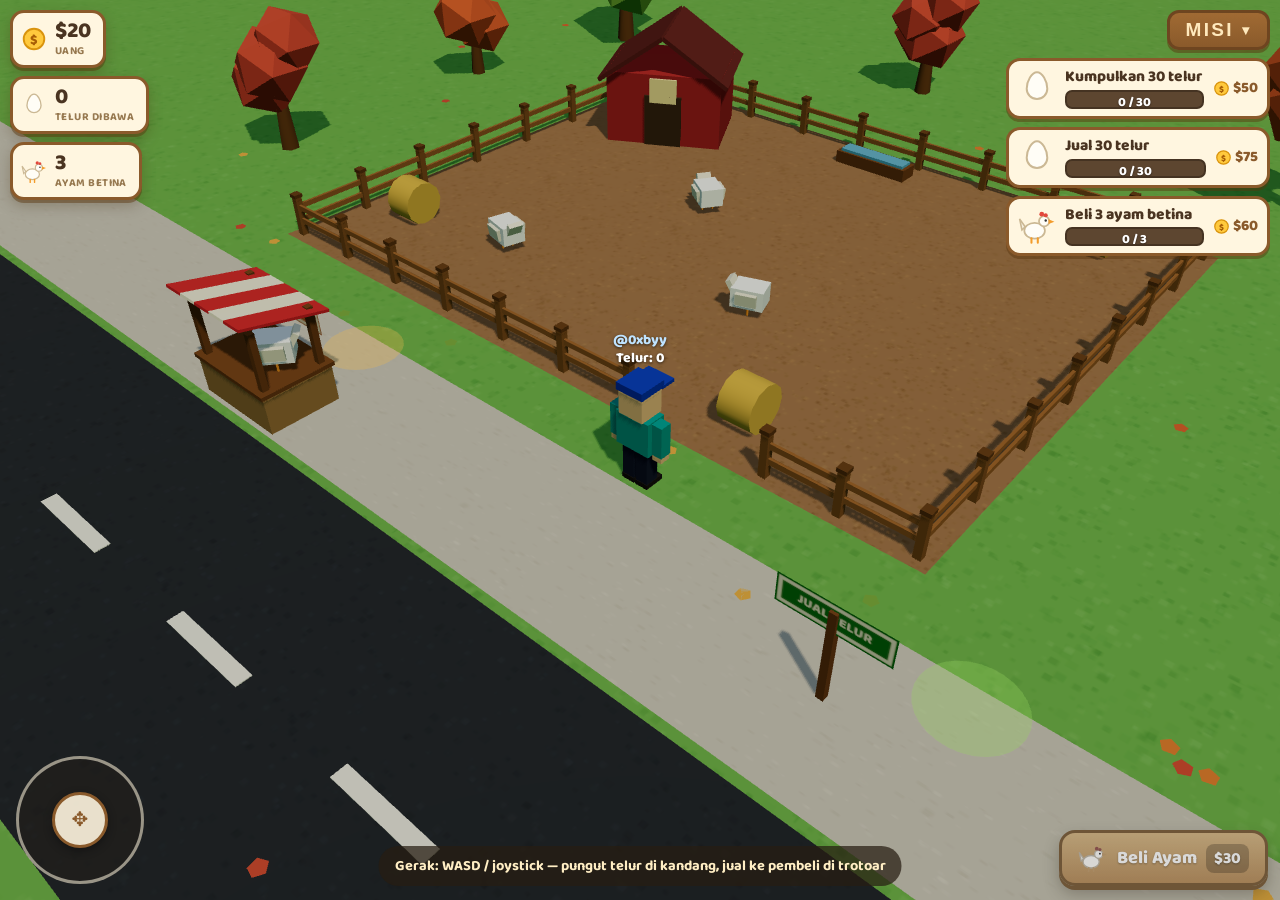
==== egg-farm/index.html @ 7b7a63c8 "Add Egg Farm Tycoon game at /egg-farm/ + homepage banner" ====
<!doctype html>
<html lang="id">
  <head>
    <meta charset="utf-8" />
    <meta name="viewport" content="width=device-width, initial-scale=1, viewport-fit=cover, maximum-scale=1, user-scalable=no" />
    <meta name="color-scheme" content="light" />
    <link rel="icon" href="data:," />
    <title>Egg Farm Tycoon Web</title>
    <link rel="preconnect" href="https://fonts.googleapis.com" />
    <link rel="preconnect" href="https://fonts.gstatic.com" crossorigin />
    <link href="https://fonts.googleapis.com/css2?family=Baloo+2:wght@500;600;700;800&display=swap" rel="stylesheet" />
    <style>
      * { box-sizing: border-box; -webkit-tap-highlight-color: transparent; }
      html, body { height: 100%; }
      body {
        margin: 0; overflow: hidden; background: #79b657;
        font-family: "Baloo 2", system-ui, sans-serif;
        touch-action: none; user-select: none; -webkit-user-select: none;
      }
      #scene { position: fixed; inset: 0; }
      #scene canvas { display: block; }

      /* ---------- HUD ---------- */
      .hud { position: fixed; z-index: 10; }
      .plate {
        display: flex; align-items: center; gap: 8px;
        background: #fff6e0; border: 3px solid #8a5a2b; border-radius: 14px;
        box-shadow: 0 3px 0 rgba(90,55,15,.45), 0 6px 14px rgba(60,35,5,.25);
        color: #4a3421; font-weight: 800; line-height: 1;
        padding: 7px 12px 7px 8px; width: max-content; max-width: 44vw;
      }
      .plate .ic { width: 26px; height: 26px; flex: 0 0 auto; display: grid; place-items: center; }
      .plate .ic svg { width: 100%; height: 100%; }
      .plate .val { font-size: 22px; min-width: 44px; }
      .plate .lbl { font-size: 11px; font-weight: 700; color: #977950; text-transform: uppercase; letter-spacing: .04em; }

      #hud-left { top: max(10px, env(safe-area-inset-top)); left: 10px; display: flex; flex-direction: column; gap: 8px; }
      #hud-left .plate { align-self: flex-start; }

      /* ---------- Missions ---------- */
      #missions {
        top: max(10px, env(safe-area-inset-top)); right: 10px; width: 264px;
        display: flex; flex-direction: column; gap: 8px;
      }
      #missions .m-head {
        align-self: flex-end; display: flex; align-items: center; gap: 8px;
        background: linear-gradient(#a06a33, #8a5a2b); border: 3px solid #6e4520; border-radius: 12px;
        color: #ffe9bd; font-weight: 800; font-size: 19px; letter-spacing: .12em;
        padding: 5px 16px; box-shadow: 0 3px 0 rgba(90,55,15,.5);
        cursor: pointer; min-height: 40px;
      }
      #missions .m-head .chev { font-size: 14px; transition: transform .2s; }
      #missions.collapsed .m-head .chev { transform: rotate(180deg); }
      #missions.collapsed .m-list { display: none; }
      .m-list { display: flex; flex-direction: column; gap: 8px; }
      .mission {
        display: flex; align-items: center; gap: 9px;
        background: #fff6e0; border: 3px solid #8a5a2b; border-radius: 14px;
        box-shadow: 0 3px 0 rgba(90,55,15,.45);
        padding: 7px 9px; color: #4a3421;
      }
      .mission.done { border-color: #4c9427; background: #f2ffd9; animation: pulse 1s infinite alternate; }
      @keyframes pulse { from { box-shadow: 0 3px 0 rgba(90,55,15,.45); } to { box-shadow: 0 3px 0 rgba(90,55,15,.45), 0 0 0 4px rgba(120,200,60,.55); } }
      .m-icon { width: 38px; height: 38px; flex: 0 0 auto; }
      .m-icon svg { width: 100%; height: 100%; }
      .m-body { flex: 1 1 auto; min-width: 0; }
      .m-title { font-size: 15.5px; font-weight: 800; line-height: 1.15; }
      .m-bar {
        position: relative; margin-top: 4px; height: 19px; border-radius: 7px;
        background: #5d4630; border: 2px solid #453322; overflow: hidden;
      }
      .m-fill { position: absolute; inset: 0; width: 0%; background: linear-gradient(#7ed957, #4da324); transition: width .25s; }
      .m-count {
        position: absolute; inset: 0; display: grid; place-items: center;
        color: #fff; font-size: 13px; font-weight: 800; text-shadow: 0 1px 2px rgba(0,0,0,.5);
      }
      .m-side { flex: 0 0 auto; display: flex; flex-direction: column; align-items: center; gap: 2px; }
      .m-reward { display: flex; align-items: center; gap: 3px; font-weight: 800; font-size: 15px; color: #8a5a2b; }
      .m-reward svg { width: 17px; height: 17px; }
      .claim {
        font-family: inherit; font-weight: 800; font-size: 14px; letter-spacing: .03em;
        color: #fff; background: linear-gradient(#7ed957, #4da324);
        border: 2px solid #3a7d18; border-radius: 9px; padding: 5px 12px; min-height: 36px;
        cursor: pointer; box-shadow: 0 2px 0 #3a7d18; text-shadow: 0 1px 1px rgba(0,0,0,.25);
      }
      .claim:active { transform: translateY(2px); box-shadow: none; }

      /* ---------- Bottom controls ---------- */
      #joy {
        left: 16px; bottom: max(16px, env(safe-area-inset-bottom));
        width: 128px; height: 128px; border-radius: 50%;
        background: rgba(40, 30, 18, .28); border: 3px solid rgba(255,246,224,.55);
        pointer-events: auto; touch-action: none;
      }
      #joy-knob {
        position: absolute; left: 50%; top: 50%; width: 56px; height: 56px; border-radius: 50%;
        transform: translate(-50%, -50%);
        background: rgba(255,246,224,.9); border: 3px solid #8a5a2b;
        box-shadow: 0 3px 8px rgba(0,0,0,.35);
        display: grid; place-items: center; color: #8a5a2b; font-size: 20px; font-weight: 800;
      }
      #actions { right: 12px; bottom: max(14px, env(safe-area-inset-bottom)); display: flex; flex-direction: column; align-items: flex-end; gap: 8px; }
      #buy-btn {
        font-family: inherit; display: flex; align-items: center; gap: 9px;
        background: linear-gradient(#ffb63d, #f08c14); color: #fff;
        border: 3px solid #a85e06; border-radius: 16px; padding: 10px 16px; min-height: 56px;
        font-size: 18px; font-weight: 800; cursor: pointer;
        box-shadow: 0 4px 0 #a85e06, 0 8px 16px rgba(60,35,5,.3); text-shadow: 0 1px 2px rgba(0,0,0,.3);
      }
      #buy-btn svg { width: 30px; height: 30px; }
      #buy-btn:active { transform: translateY(3px); box-shadow: 0 1px 0 #a85e06; }
      #buy-btn:disabled { filter: grayscale(.6) brightness(.85); cursor: default; }
      #buy-btn .cost { background: rgba(0,0,0,.22); border-radius: 8px; padding: 2px 8px; font-size: 16px; }
      #hint {
        left: 50%; transform: translateX(-50%); bottom: max(14px, env(safe-area-inset-bottom));
        background: rgba(40,30,18,.72); color: #ffeec4; font-weight: 700; font-size: 14.5px;
        padding: 8px 16px; border-radius: 999px; white-space: nowrap; pointer-events: none;
        transition: opacity .6s;
      }

      /* ---------- Floating labels / tags / toasts ---------- */
      #floaters { position: fixed; inset: 0; z-index: 9; pointer-events: none; overflow: hidden; }
      .floater {
        position: absolute; transform: translate(-50%, -100%);
        font-weight: 800; font-size: 21px; color: #ffd83d;
        text-shadow: 0 2px 0 #8a5a2b, 0 3px 6px rgba(0,0,0,.4); white-space: nowrap;
      }
      .floater.egg { color: #fff; font-size: 16px; text-shadow: 0 2px 0 #7a6a55, 0 3px 6px rgba(0,0,0,.35); }
      #nametag {
        position: fixed; z-index: 8; transform: translate(-50%, -100%); pointer-events: none;
        text-align: center; font-weight: 800; color: #fff; font-size: 14px;
        text-shadow: 0 1px 3px rgba(0,0,0,.65); line-height: 1.25; white-space: nowrap;
      }
      #nametag .nm { color: #bfe3ff; }
      #toast {
        position: fixed; z-index: 11; left: 50%; top: 12%; transform: translate(-50%, -8px);
        background: #fff6e0; border: 3px solid #8a5a2b; border-radius: 14px; color: #4a3421;
        font-weight: 800; font-size: 17px; padding: 9px 18px; opacity: 0; pointer-events: none;
        box-shadow: 0 4px 0 rgba(90,55,15,.45), 0 10px 22px rgba(60,35,5,.3);
        transition: opacity .25s, transform .25s; max-width: 88vw; text-align: center;
      }
      #toast.show { opacity: 1; transform: translate(-50%, 0); }
      #err {
        position: fixed; z-index: 50; left: 10px; right: 10px; bottom: 10px; display: none;
        background: #7c1d1d; color: #ffe1e1; border-radius: 10px; padding: 10px 12px;
        font: 13px/1.45 ui-monospace, monospace; white-space: pre-wrap;
      }

      @media (max-width: 600px) {
        #missions { width: 222px; }
        .m-title { font-size: 13.5px; }
        .m-icon { width: 31px; height: 31px; }
        .plate .val { font-size: 19px; }
        #hint { display: none; }
        #joy { width: 112px; height: 112px; }
        #buy-btn { font-size: 16px; min-height: 52px; padding: 8px 13px; }
      }
      @media (prefers-reduced-motion: reduce) {
        .mission.done { animation: none; }
      }
    </style>
  </head>
  <body>
    <div id="scene"></div>

    <div class="hud" id="hud-left">
      <div class="plate">
        <span class="ic" id="ic-money"></span>
        <span><span class="val" id="money-val">$0</span><br /><span class="lbl">Uang</span></span>
      </div>
      <div class="plate">
        <span class="ic" id="ic-eggs"></span>
        <span><span class="val" id="eggs-val">0</span><br /><span class="lbl">Telur dibawa</span></span>
      </div>
      <div class="plate">
        <span class="ic" id="ic-hens"></span>
        <span><span class="val" id="hens-val">3</span><br /><span class="lbl">Ayam betina</span></span>
      </div>
    </div>

    <div class="hud" id="missions">
      <button class="m-head" id="missions-toggle" type="button">MISI <span class="chev">▾</span></button>
      <div class="m-list" id="missions-list"></div>
    </div>

    <div class="hud" id="joy"><div id="joy-knob">✥</div></div>

    <div class="hud" id="actions">
      <button id="buy-btn" type="button"></button>
    </div>

    <div class="hud" id="hint">Gerak: WASD / joystick — pungut telur di kandang, jual ke pembeli di trotoar</div>
    <div id="nametag"><div class="nm">@0xbyy</div><div id="nametag-eggs">Telur: 0</div></div>
    <div id="floaters"></div>
    <div id="toast"></div>
    <div id="err"></div>

    <script src="[data-uri]"></script>
    <script>
      "use strict";
      var errBox = document.getElementById("err");
      window.addEventListener("error", function (e) {
        errBox.style.display = "block";
        errBox.textContent = "Error: " + (e.message || e.type);
      });
      window.addEventListener("unhandledrejection", function (e) {
        errBox.style.display = "block";
        errBox.textContent = "Error: " + (e.reason && e.reason.message ? e.reason.message : e.reason);
      });
    </script>
    <script>
    (function () {
      "use strict";

      // ---------------- helpers ----------------
      function rand(a, b) { return a + Math.random() * (b - a); }
      function clamp(v, a, b) { return Math.max(a, Math.min(b, v)); }
      function angLerp(a, b, t) {
        var d = (b - a) % (Math.PI * 2);
        if (d > Math.PI) d -= Math.PI * 2;
        if (d < -Math.PI) d += Math.PI * 2;
        return a + d * t;
      }

      // ---------------- audio (synth, starts on first tap) ----------------
      var AC = null;
      function audio() {
        if (!AC) { try { AC = new (window.AudioContext || window.webkitAudioContext)(); } catch (e) { AC = null; } }
        if (AC && AC.state === "suspended") AC.resume();
        return AC;
      }
      function tone(f, delay, dur, type, vol, slideTo) {
        var ac = AC; if (!ac) return;
        var t0 = ac.currentTime + delay;
        var o = ac.createOscillator(), g = ac.createGain();
        o.type = type; o.frequency.setValueAtTime(f, t0);
        if (slideTo) o.frequency.exponentialRampToValueAtTime(slideTo, t0 + dur);
        g.gain.setValueAtTime(0.0001, t0);
        g.gain.exponentialRampToValueAtTime(vol, t0 + 0.02);
        g.gain.exponentialRampToValueAtTime(0.0001, t0 + dur);
        o.connect(g); g.connect(ac.destination);
        o.start(t0); o.stop(t0 + dur + 0.05);
      }
      function sfx(name) {
        if (!AC) return;
        if (name === "pop") tone(520, 0, 0.09, "triangle", 0.11, 900);
        else if (name === "coin") { tone(950, 0, 0.09, "square", 0.06); tone(1420, 0.07, 0.16, "square", 0.06); }
        else if (name === "buy") { tone(420, 0, 0.1, "triangle", 0.13); tone(640, 0.08, 0.15, "triangle", 0.13); }
        else if (name === "claim") { tone(660, 0, 0.1, "triangle", 0.12); tone(880, 0.09, 0.1, "triangle", 0.12); tone(1320, 0.18, 0.22, "triangle", 0.12); }
        else if (name === "deny") tone(170, 0, 0.16, "sawtooth", 0.07, 110);
        else if (name === "cluck") tone(280 + Math.random() * 140, 0, 0.07, "square", 0.04, 170);
      }
      window.addEventListener("pointerdown", function () { audio(); }, { passive: true });

      // ---------------- icons ----------------
      var SVG_EGG = '<svg viewBox="0 0 48 48"><path d="M24 4c6.5 0 13 11 13 21a13 13 0 1 1-26 0C11 15 17.5 4 24 4z" fill="#fffdf6" stroke="#cbb894" stroke-width="2.5"/></svg>';
      var SVG_COIN = '<svg viewBox="0 0 48 48"><circle cx="24" cy="24" r="19" fill="#ffc93d" stroke="#d9930d" stroke-width="3.5"/><text x="24" y="33" text-anchor="middle" font-size="25" font-weight="800" fill="#a85e06" font-family="\'Baloo 2\',sans-serif">$</text></svg>';
      var SVG_HEN = '<svg viewBox="0 0 48 48"><ellipse cx="21" cy="30" rx="13" ry="10" fill="#fffdf6" stroke="#cbb894" stroke-width="2.2"/><path d="M9 25 L2 15 L5 29 Z" fill="#f5efe0" stroke="#cbb894" stroke-width="2"/><circle cx="33" cy="18" r="6.5" fill="#fffdf6" stroke="#cbb894" stroke-width="2.2"/><circle cx="30" cy="9" r="3" fill="#e2483d"/><circle cx="35" cy="10.5" r="2.6" fill="#e2483d"/><path d="M38.5 15.5 L46 18.5 L38.5 21.5 Z" fill="#f39c2c"/><circle cx="35" cy="17" r="1.5" fill="#333"/><path d="M17 39.5 L17 45 M25 39.5 L25 45" stroke="#f39c2c" stroke-width="2.6" stroke-linecap="round"/></svg>';
      document.getElementById("ic-money").innerHTML = SVG_COIN;
      document.getElementById("ic-eggs").innerHTML = SVG_EGG;
      document.getElementById("ic-hens").innerHTML = SVG_HEN;

      // ---------------- three setup ----------------
      var container = document.getElementById("scene");
      var renderer = new THREE.WebGLRenderer({ antialias: true });
      renderer.setPixelRatio(Math.min(window.devicePixelRatio || 1, 2));
      renderer.setSize(window.innerWidth, window.innerHeight);
      renderer.shadowMap.enabled = true;
      renderer.shadowMap.type = THREE.PCFShadowMap;
      if (THREE.SRGBColorSpace) renderer.outputColorSpace = THREE.SRGBColorSpace;
      else if (THREE.sRGBEncoding) renderer.outputEncoding = THREE.sRGBEncoding;
      renderer.toneMapping = THREE.ACESFilmicToneMapping;
      renderer.toneMappingExposure = 1.06;
      container.appendChild(renderer.domElement);

      var scene = new THREE.Scene();
      scene.background = new THREE.Color(0x9fd3e8);
      scene.fog = new THREE.Fog(0x9fd3e8, 60, 120);

      var camera = new THREE.PerspectiveCamera(46, window.innerWidth / window.innerHeight, 0.1, 300);
      camera.position.set(8, 13, 18);

      var hemi = new THREE.HemisphereLight(0xd6efff, 0x6a9a4e, 0.8);
      scene.add(hemi);
      var sun = new THREE.DirectionalLight(0xfff1cf, 1.15);
      sun.castShadow = true;
      sun.shadow.mapSize.set(2048, 2048);
      sun.shadow.camera.left = -30; sun.shadow.camera.right = 30;
      sun.shadow.camera.top = 30; sun.shadow.camera.bottom = -30;
      sun.shadow.camera.near = 1; sun.shadow.camera.far = 90;
      sun.shadow.bias = -0.0008;
      scene.add(sun); scene.add(sun.target);

      function mat(c, r) { return new THREE.MeshStandardMaterial({ color: c, roughness: r == null ? 0.85 : r, metalness: 0 }); }
      function srgbTex(t) {
        if (THREE.SRGBColorSpace) t.colorSpace = THREE.SRGBColorSpace;
        else if (THREE.sRGBEncoding) t.encoding = THREE.sRGBEncoding;
        return t;
      }
      var world = new THREE.Group(); scene.add(world);
      function box(w, h, d, c, x, y, z, parent) {
        var m = new THREE.Mesh(new THREE.BoxGeometry(w, h, d), (c && c.isMaterial) ? c : mat(c));
        m.position.set(x, y, z);
        m.castShadow = true; m.receiveShadow = true;
        (parent || world).add(m);
        return m;
      }
      function speckle(base, dots, n, size) {
        var cv = document.createElement("canvas"); cv.width = cv.height = 256;
        var g = cv.getContext("2d");
        g.fillStyle = base; g.fillRect(0, 0, 256, 256);
        for (var i = 0; i < n; i++) {
          g.fillStyle = dots[i % dots.length];
          g.globalAlpha = rand(0.12, 0.45);
          var s = rand(1.5, size);
          g.fillRect(Math.random() * 256, Math.random() * 256, s, s);
        }
        var t = new THREE.CanvasTexture(cv);
        t.wrapS = t.wrapT = THREE.RepeatWrapping;
        srgbTex(t);
        return t;
      }

      // ---------------- ground & road ----------------
      var grassTex = speckle("#79b657", ["#6aa84e", "#8ac36c", "#5f9c44"], 1100, 5); grassTex.repeat.set(11, 9);
      var grass = new THREE.Mesh(new THREE.PlaneGeometry(95, 75), new THREE.MeshStandardMaterial({ map: grassTex, roughness: 1 }));
      grass.rotation.x = -Math.PI / 2; grass.receiveShadow = true; world.add(grass);

      var dirtTex = speckle("#a9805a", ["#96703f", "#bd9264", "#8a6238"], 1000, 5); dirtTex.repeat.set(4, 3);
      var dirt = new THREE.Mesh(new THREE.PlaneGeometry(18.6, 14.6), new THREE.MeshStandardMaterial({ map: dirtTex, roughness: 1 }));
      dirt.rotation.x = -Math.PI / 2; dirt.position.set(-6, 0.02, -2); dirt.receiveShadow = true; world.add(dirt);

      var walkTex = speckle("#cfc8bd", ["#bfb7a9", "#ddd6ca"], 500, 4); walkTex.repeat.set(10, 1);
      var walk = new THREE.Mesh(new THREE.PlaneGeometry(95, 3.6), new THREE.MeshStandardMaterial({ map: walkTex, roughness: 1 }));
      walk.rotation.x = -Math.PI / 2; walk.position.set(0, 0.015, 8.7); walk.receiveShadow = true; world.add(walk);

      var roadTex = speckle("#3c4148", ["#34383f", "#454b54"], 700, 4); roadTex.repeat.set(12, 1);
      var road = new THREE.Mesh(new THREE.PlaneGeometry(95, 7), new THREE.MeshStandardMaterial({ map: roadTex, roughness: 1 }));
      road.rotation.x = -Math.PI / 2; road.position.set(0, 0.01, 14.2); road.receiveShadow = true; world.add(road);
      for (var dx = -44; dx <= 44; dx += 4.4) {
        var dash = box(2, 0.02, 0.3, 0xf5f2e8, dx, 0.03, 14.2, world);
        dash.castShadow = false;
      }

      // ---------------- fences (coop) ----------------
      var fenceSegs = [];
      function fenceRun(x1, z1, x2, z2) {
        var ddx = x2 - x1, ddz = z2 - z1, len = Math.hypot(ddx, ddz), ang = Math.atan2(ddx, ddz);
        var n = Math.max(1, Math.round(len / 1.9));
        for (var i = 0; i <= n; i++) {
          var t = i / n, px = x1 + ddx * t, pz = z1 + ddz * t;
          box(0.17, 1.05, 0.17, 0x9a6a35, px, 0.52, pz, world);
          box(0.22, 0.09, 0.22, 0x7d5527, px, 1.09, pz, world);
        }
        var cx = (x1 + x2) / 2, cz = (z1 + z2) / 2;
        var r1 = box(0.07, 0.13, len, 0xa9743c, cx, 0.78, cz, world); r1.rotation.y = ang;
        var r2 = box(0.07, 0.13, len, 0xa9743c, cx, 0.42, cz, world); r2.rotation.y = ang;
        fenceSegs.push({ x1: x1, z1: z1, x2: x2, z2: z2 });
      }
      fenceRun(-15, -9, 3, -9);
      fenceRun(-15, -9, -15, 5);
      fenceRun(3, -9, 3, 5);
      fenceRun(-15, 5, -3.7, 5);
      fenceRun(-0.3, 5, 3, 5);
      function collide(px, pz) {
        for (var i = 0; i < fenceSegs.length; i++) {
          var s = fenceSegs[i];
          var vx = s.x2 - s.x1, vz = s.z2 - s.z1, L2 = vx * vx + vz * vz;
          var t = L2 ? ((px - s.x1) * vx + (pz - s.z1) * vz) / L2 : 0;
          t = clamp(t, 0, 1);
          var cx = s.x1 + vx * t, cz = s.z1 + vz * t;
          var ox = px - cx, oz = pz - cz, d = Math.hypot(ox, oz), min = 0.45;
          if (d < min) {
            if (d < 0.0001) { ox = 0; oz = 1; d = 1; }
            px = cx + ox / d * min; pz = cz + oz / d * min;
          }
        }
        return [px, pz];
      }

      // ---------------- barn, hay, trough ----------------
      (function barn() {
        var g = new THREE.Group(); g.position.set(-12.3, 0, -6.6); g.rotation.y = 0.5; world.add(g);
        box(3.4, 2.1, 2.6, 0xc0453a, 0, 1.05, 0, g);
        var rl = box(2.3, 0.12, 3, 0x7d3b34, -0.95, 2.55, 0, g); rl.rotation.z = 0.6;
        var rr = box(2.3, 0.12, 3, 0x7d3b34, 0.95, 2.55, 0, g); rr.rotation.z = -0.6;
        box(1.1, 1.5, 0.08, 0x5d4630, 0, 0.75, 1.33, g);
        box(0.8, 0.7, 0.08, 0xffe9a8, 0, 1.65, 1.33, g);
      })();
      function hay(x, z) {
        var m = new THREE.Mesh(new THREE.CylinderGeometry(0.55, 0.55, 0.8, 12), mat(0xe3b94e, 1));
        m.rotation.z = Math.PI / 2; m.position.set(x, 0.55, z);
        m.castShadow = true; m.receiveShadow = true; world.add(m);
      }
      hay(-13.5, 2.5); hay(0.8, -7.6); hay(-1.5, 3.9);
      box(2.2, 0.35, 0.6, 0x8a5a2b, -6, 0.18, -8.2, world);
      box(2, 0.1, 0.45, 0x6fb7d6, -6, 0.38, -8.2, world);

      // ---------------- trees & fallen leaves ----------------
      var leafCols = [0xe8873a, 0xd95f43, 0xf2b04a, 0x86b04c, 0xe2703a];
      function tree(x, z, s) {
        var g = new THREE.Group(); g.position.set(x, 0, z); g.scale.setScalar(s || 1); world.add(g);
        var trunk = new THREE.Mesh(new THREE.CylinderGeometry(0.16, 0.26, 1.5, 6), mat(0x7d5527, 1));
        trunk.position.y = 0.75; trunk.castShadow = true; g.add(trunk);
        var c = leafCols[Math.floor(Math.random() * leafCols.length)];
        var blobs = 2 + Math.floor(Math.random() * 2);
        for (var i = 0; i < blobs; i++) {
          var b = new THREE.Mesh(new THREE.IcosahedronGeometry(rand(0.85, 1.2), 0), mat(c, 0.95));
          b.position.set(rand(-0.55, 0.55), 1.8 + i * 0.55, rand(-0.55, 0.55));
          b.castShadow = true; g.add(b);
        }
      }
      [[-19, -12, 1.2], [-8, -14.5, 1], [4, -13.5, 1.3], [13, -12, 1], [20, -5, 1.2], [20.5, 3, 1],
       [-20, 2, 1.1], [-20.5, -6, 0.9], [10, -14, 0.9], [-14, 19.5, 1.2], [-2, 20, 1], [9, 19.5, 1.25],
       [19, 19, 1], [-21, 13, 1.05], [16, -14.5, 1.1]].forEach(function (p) { tree(p[0], p[1], p[2]); });
      var leafGeo = new THREE.CircleGeometry(0.15, 5);
      for (var li = 0; li < 70; li++) {
        var lm = new THREE.Mesh(leafGeo, mat(leafCols[li % leafCols.length], 1));
        lm.rotation.x = -Math.PI / 2; lm.rotation.z = rand(0, 6.3);
        lm.position.set(rand(-23, 23), 0.012 + (li % 5) * 0.0015, rand(-13, 20));
        lm.receiveShadow = true; world.add(lm);
      }

      // ---------------- signs ----------------
      var signRedraws = [];
      function makeSign(text, w, h, bg, fg) {
        var cv = document.createElement("canvas"); cv.width = 256; cv.height = Math.round(256 * h / w);
        var tex = new THREE.CanvasTexture(cv); srgbTex(tex);
        function draw() {
          var g = cv.getContext("2d");
          g.fillStyle = bg; g.fillRect(0, 0, cv.width, cv.height);
          g.strokeStyle = fg; g.lineWidth = 9; g.strokeRect(9, 9, cv.width - 18, cv.height - 18);
          g.fillStyle = fg; g.textAlign = "center"; g.textBaseline = "middle";
          g.font = "800 " + Math.round(cv.height * 0.4) + "px 'Baloo 2', sans-serif";
          g.fillText(text, cv.width / 2, cv.height / 2 + 3);
          tex.needsUpdate = true;
        }
        draw(); signRedraws.push(draw);
        var signMat = new THREE.MeshStandardMaterial({ map: tex, roughness: 0.85 });
        var grp = new THREE.Group();
        var front = new THREE.Mesh(new THREE.PlaneGeometry(w, h), signMat); front.position.z = 0.012; grp.add(front);
        var back = new THREE.Mesh(new THREE.PlaneGeometry(w, h), signMat); back.position.z = -0.012; back.rotation.y = Math.PI; grp.add(back);
        return grp;
      }
      if (document.fonts && document.fonts.ready) document.fonts.ready.then(function () { signRedraws.forEach(function (f) { f(); }); });

      // ---------------- pads & stalls ----------------
      function makePad(x, z, color) {
        var g = new THREE.Group(); g.position.set(x, 0, z); world.add(g);
        var ring = new THREE.Mesh(new THREE.RingGeometry(0.88, 1.12, 30),
          new THREE.MeshBasicMaterial({ color: color, transparent: true, opacity: 0.95, side: THREE.DoubleSide }));
        ring.rotation.x = -Math.PI / 2; ring.position.y = 0.04; g.add(ring);
        var disc = new THREE.Mesh(new THREE.CircleGeometry(0.88, 30),
          new THREE.MeshBasicMaterial({ color: color, transparent: true, opacity: 0.3, side: THREE.DoubleSide }));
        disc.rotation.x = -Math.PI / 2; disc.position.y = 0.035; g.add(disc);
        g.userData.ring = ring;
        return g;
      }
      var SELL_POS = { x: 5.2, z: 7.3 };
      var BUY_POS = { x: -9.5, z: 7.3 };
      var sellPad = makePad(SELL_POS.x, SELL_POS.z, 0x63d63a);
      var buyPad = makePad(BUY_POS.x, BUY_POS.z, 0xffa02e);

      function stall(x, z, signText, signBg) {
        var g = new THREE.Group(); g.position.set(x, 0, z); world.add(g);
        [[-1, -0.65], [1, -0.65], [-1, 0.65], [1, 0.65]].forEach(function (p) { box(0.14, 2.25, 0.14, 0x8a5a2b, p[0], 1.12, p[1], g); });
        box(2.3, 0.85, 1.6, 0xb08954, 0, 0.43, 0, g);
        box(2.4, 0.09, 1.7, 0x8a5a2b, 0, 0.9, 0, g);
        for (var i = 0; i < 5; i++) {
          var stripe = box(0.5, 0.06, 1.95, i % 2 ? 0xfff6e0 : 0xe2483d, -1 + i * 0.5, 2.32, 0, g);
          stripe.rotation.x = -0.22;
        }
        var s = makeSign(signText, 1.9, 0.55, signBg, "#fff6e0");
        s.position.set(0, 1.72, -0.86); s.rotation.y = Math.PI; g.add(s);
        return g;
      }
      var buyStall = stall(BUY_POS.x, 9.6, "BELI AYAM", "#c96a1e");
      var sellSignPost = new THREE.Group(); sellSignPost.position.set(3.4, 0, 8.6); world.add(sellSignPost);
      box(0.14, 1.9, 0.14, 0x8a5a2b, 0, 0.95, 0, sellSignPost);
      var sellSign = makeSign("JUAL TELUR", 2, 0.58, "#3f8f2a", "#fff6e0");
      sellSign.position.set(0, 1.75, 0); sellSign.rotation.y = Math.PI; sellSignPost.add(sellSign);

      // ---------------- characters ----------------
      function humanoid(o) {
        var g = new THREE.Group();
        var legL = new THREE.Group(); legL.position.set(-0.16, 0.84, 0); g.add(legL);
        var legR = new THREE.Group(); legR.position.set(0.16, 0.84, 0); g.add(legR);
        box(0.27, 0.84, 0.29, o.pants, 0, -0.42, 0, legL);
        box(0.27, 0.84, 0.29, o.pants, 0, -0.42, 0, legR);
        box(0.29, 0.13, 0.44, 0x33302c, 0, -0.8, 0.06, legL);
        box(0.29, 0.13, 0.44, 0x33302c, 0, -0.8, 0.06, legR);
        box(0.76, 0.74, 0.44, o.shirt, 0, 1.21, 0, g);
        var armL = new THREE.Group(); armL.position.set(-0.5, 1.52, 0); g.add(armL);
        var armR = new THREE.Group(); armR.position.set(0.5, 1.52, 0); g.add(armR);
        box(0.23, 0.68, 0.25, o.shirt, 0, -0.3, 0, armL);
        box(0.23, 0.68, 0.25, o.shirt, 0, -0.3, 0, armR);
        box(0.21, 0.16, 0.23, o.skin, 0, -0.68, 0, armL);
        box(0.21, 0.16, 0.23, o.skin, 0, -0.68, 0, armR);
        var head = new THREE.Group(); head.position.set(0, 1.58, 0); g.add(head);
        box(0.55, 0.53, 0.53, o.skin, 0, 0.27, 0, head);
        box(0.07, 0.1, 0.03, 0x2b2b2b, -0.12, 0.3, 0.27, head).castShadow = false;
        box(0.07, 0.1, 0.03, 0x2b2b2b, 0.12, 0.3, 0.27, head).castShadow = false;
        box(0.6, 0.16, 0.6, o.cap, 0, 0.6, 0, head);
        box(0.6, 0.07, 0.32, o.cap, 0, 0.53, 0.42, head);
        return { group: g, legL: legL, legR: legR, armL: armL, armR: armR, head: head };
      }

      var player = humanoid({ shirt: 0x2ea8a0, pants: 0x2b3550, skin: 0xf2c894, cap: 0x3457c9 });
      player.group.position.set(-2, 0, 6.6);
      player.group.rotation.y = Math.PI;
      scene.add(player.group);
      var playerRot = Math.PI, walkPhase = 0, moveAmt = 0;

      var buyer = humanoid({ shirt: 0x37b6ad, pants: 0x3a4a5f, skin: 0xe8b07e, cap: 0xf5f2e8 });
      buyer.group.position.set(6.9, 0, 8.8);
      buyer.group.rotation.y = Math.PI * 0.92;
      buyer.armL.rotation.x = -1.15; buyer.armR.rotation.x = -1.15;
      scene.add(buyer.group);
      var tray = box(0.98, 0.06, 0.64, 0xb08954, 0, 1.06, 0.52, buyer.group);
      tray.castShadow = false;
      var miniEggGeo = new THREE.SphereGeometry(0.085, 8, 7); miniEggGeo.scale(1, 1.25, 1);
      for (var me = 0; me < 6; me++) {
        var meg = new THREE.Mesh(miniEggGeo, mat(0xfffdf4, 0.5));
        meg.position.set(-0.3 + (me % 3) * 0.3, 1.16, 0.38 + Math.floor(me / 3) * 0.28);
        buyer.group.add(meg);
      }

      // ---------------- chickens & eggs ----------------
      function makeChicken() {
        var g = new THREE.Group();
        box(0.6, 0.48, 0.78, 0xffffff, 0, 0.5, 0, g);
        var wl = box(0.1, 0.3, 0.5, 0xf0ead8, -0.34, 0.52, 0, g); wl.rotation.z = 0.14;
        var wr = box(0.1, 0.3, 0.5, 0xf0ead8, 0.34, 0.52, 0, g); wr.rotation.z = -0.14;
        var tail = box(0.38, 0.32, 0.13, 0xf5efe0, 0, 0.7, -0.42, g); tail.rotation.x = -0.55;
        var legGeo = new THREE.CylinderGeometry(0.03, 0.03, 0.27, 5);
        var legMat = mat(0xf39c2c, 0.7);
        [-0.14, 0.14].forEach(function (lx) {
          var l = new THREE.Mesh(legGeo, legMat); l.position.set(lx, 0.13, 0); g.add(l);
        });
        var head = new THREE.Group(); head.position.set(0, 0.64, 0.34); g.add(head);
        box(0.35, 0.37, 0.37, 0xffffff, 0, 0.17, 0.03, head);
        box(0.1, 0.16, 0.27, 0xe2483d, 0, 0.43, 0.02, head);
        var beak = new THREE.Mesh(new THREE.ConeGeometry(0.09, 0.26, 4), mat(0xf39c2c, 0.7));
        beak.rotation.x = Math.PI / 2; beak.position.set(0, 0.13, 0.32); beak.castShadow = true; head.add(beak);
        box(0.06, 0.08, 0.03, 0x2b2b2b, -0.18, 0.22, 0.14, head).castShadow = false;
        box(0.06, 0.08, 0.03, 0x2b2b2b, 0.18, 0.22, 0.14, head).castShadow = false;
        g.userData.head = head;
        return g;
      }
      var chickens = [];
      function addChicken(x, z) {
        var m = makeChicken();
        m.position.set(x, 0, z);
        m.rotation.y = rand(0, Math.PI * 2);
        scene.add(m);
        chickens.push({ mesh: m, head: m.userData.head, tx: x, tz: z, wait: rand(0.2, 2), speed: rand(0.9, 1.4), lay: rand(2.5, 6), seed: rand(0, 20) });
      }
      addChicken(-8, -3); addChicken(-4, 0.5); addChicken(-10.5, 2);
      var stallHen = makeChicken();
      stallHen.position.set(BUY_POS.x + 0.55, 0.95, 9.6); stallHen.rotation.y = -0.7;
      world.add(stallHen);

      var eggGeo = new THREE.SphereGeometry(0.17, 12, 10); eggGeo.scale(1, 1.28, 1);
      var eggMat = mat(0xfffdf4, 0.45);
      var eggs = [];
      function layEggAt(x, z) {
        if (eggs.length >= 60) return;
        var m = new THREE.Mesh(eggGeo, eggMat);
        m.position.set(clamp(x, -14.4, 2.4), 0.2, clamp(z, -8.4, 4.4));
        m.castShadow = true;
        m.userData.age = 0;
        scene.add(m);
        eggs.push(m);
      }
      layEggAt(-7.2, -2.2); layEggAt(-4.8, 1.4); layEggAt(-9.6, 2.8); layEggAt(-5.5, -3.5);

      // ---------------- game state ----------------
      var S = { money: 20, carried: 0, collected: 0, sold: 0, bought: 0, sellCd: 0, buyCd: 0, padBuyT: 0, denyT: 0 };
      var EGG_PRICE = 2, MAX_HENS = 18;
      function henCost() { return 30 + S.bought * 20; }

      var MISSIONS = [
        { id: "collect", icon: SVG_EGG, tiers: [30, 75, 150, 300], rewards: [50, 120, 250, 500], tier: 0, base: 0, notified: false,
          label: function (t) { return "Kumpulkan " + t + " telur"; }, total: function () { return S.collected; } },
        { id: "sell", icon: SVG_EGG, tiers: [30, 100, 250, 500], rewards: [75, 200, 450, 900], tier: 0, base: 0, notified: false,
          label: function (t) { return "Jual " + t + " telur"; }, total: function () { return S.sold; } },
        { id: "buy", icon: SVG_HEN, tiers: [3, 6, 10, 15], rewards: [60, 150, 300, 600], tier: 0, base: 0, notified: false,
          label: function (t) { return "Beli " + t + " ayam betina"; }, total: function () { return S.bought; } }
      ];
      function tierVal(m, arr) {
        if (m.tier < arr.length) return arr[m.tier];
        return arr[arr.length - 1] * Math.pow(2, m.tier - arr.length + 1);
      }

      // ---------------- HUD ----------------
      var moneyVal = document.getElementById("money-val");
      var eggsVal = document.getElementById("eggs-val");
      var hensVal = document.getElementById("hens-val");
      var nametag = document.getElementById("nametag");
      var nametagEggs = document.getElementById("nametag-eggs");
      var buyBtn = document.getElementById("buy-btn");
      var hintEl = document.getElementById("hint");
      var toastEl = document.getElementById("toast");
      var toastTimer = null;
      function toast(msg) {
        toastEl.textContent = msg;
        toastEl.classList.add("show");
        clearTimeout(toastTimer);
        toastTimer = setTimeout(function () { toastEl.classList.remove("show"); }, 2400);
      }
      var hintStage = 0;
      function setHint(stage, text) {
        if (stage <= hintStage) return;
        hintStage = stage;
        if (text) { hintEl.textContent = text; hintEl.style.opacity = "1"; }
        else hintEl.style.opacity = "0";
      }

      var mList = document.getElementById("missions-list");
      MISSIONS.forEach(function (m) {
        var card = document.createElement("div"); card.className = "mission";
        card.innerHTML =
          '<div class="m-icon">' + m.icon + '</div>' +
          '<div class="m-body"><div class="m-title"></div>' +
          '<div class="m-bar"><div class="m-fill"></div><span class="m-count"></span></div></div>' +
          '<div class="m-side"><span class="m-reward">' + SVG_COIN + '<span class="m-r"></span></span>' +
          '<button class="claim" type="button" style="display:none">KLAIM</button></div>';
        mList.appendChild(card);
        m.el = {
          card: card,
          title: card.querySelector(".m-title"),
          fill: card.querySelector(".m-fill"),
          count: card.querySelector(".m-count"),
          reward: card.querySelector(".m-reward"),
          rewardVal: card.querySelector(".m-r"),
          claim: card.querySelector(".claim")
        };
        m.el.claim.addEventListener("click", function () { claimMission(m); });
      });
      document.getElementById("missions-toggle").addEventListener("click", function () {
        document.getElementById("missions").classList.toggle("collapsed");
      });

      function refreshMissions() {
        MISSIONS.forEach(function (m) {
          var target = tierVal(m, m.tiers), reward = tierVal(m, m.rewards);
          var prog = Math.min(m.total() - m.base, target);
          var done = prog >= target;
          m.el.title.textContent = m.label(target);
          m.el.fill.style.width = (prog / target * 100) + "%";
          m.el.count.textContent = prog + " / " + target;
          m.el.rewardVal.textContent = "$" + reward;
          m.el.card.classList.toggle("done", done);
          m.el.claim.style.display = done ? "" : "none";
          m.el.reward.style.display = done ? "none" : "";
          if (done && !m.notified) {
            m.notified = true;
            toast("Misi selesai! Tekan KLAIM buat ambil hadiahnya");
          }
        });
      }
      function refreshHUD() {
        moneyVal.textContent = "$" + S.money;
        eggsVal.textContent = S.carried;
        hensVal.textContent = chickens.length;
        nametagEggs.textContent = "Telur: " + S.carried;
        if (chickens.length >= MAX_HENS) {
          buyBtn.innerHTML = SVG_HEN + "<span>Kandang Penuh</span>";
          buyBtn.disabled = true;
        } else {
          buyBtn.innerHTML = SVG_HEN + "<span>Beli Ayam</span><span class='cost'>$" + henCost() + "</span>";
          buyBtn.disabled = S.money < henCost();
        }
      }
      function refreshAll() { refreshHUD(); refreshMissions(); }
      function claimMission(m) {
        var target = tierVal(m, m.tiers);
        if (m.total() - m.base < target) return;
        var reward = tierVal(m, m.rewards);
        S.money += reward;
        m.base = m.total();
        m.tier++;
        m.notified = false;
        sfx("claim");
        addFloater(player.group.position, "+$" + reward, "");
        toast("Hadiah misi masuk: +$" + reward);
        refreshAll();
      }

      // ---------------- floaters ----------------
      var floatLayer = document.getElementById("floaters");
      var floaters = [];
      var projV = new THREE.Vector3();
      function addFloater(pos, text, cls) {
        var el = document.createElement("div");
        el.className = "floater " + (cls || "");
        el.textContent = text;
        floatLayer.appendChild(el);
        floaters.push({ el: el, x: pos.x, y: pos.y + 1.7, z: pos.z, life: 0 });
      }
      function updateFloaters(dt) {
        for (var i = floaters.length - 1; i >= 0; i--) {
          var f = floaters[i];
          f.life += dt; f.y += dt * 1.15;
          projV.set(f.x, f.y, f.z).project(camera);
          if (projV.z > 1) { f.el.style.display = "none"; }
          else {
            f.el.style.display = "";
            f.el.style.left = ((projV.x * 0.5 + 0.5) * window.innerWidth) + "px";
            f.el.style.top = ((-projV.y * 0.5 + 0.5) * window.innerHeight) + "px";
            f.el.style.opacity = String(clamp(1.15 - f.life / 1.1, 0, 1));
          }
          if (f.life > 1.1) { f.el.remove(); floaters.splice(i, 1); }
        }
      }

      // ---------------- actions ----------------
      function trySell() {
        if (S.carried <= 0 || S.sellCd > 0) return;
        var n = S.carried, gain = n * EGG_PRICE;
        S.carried = 0; S.sold += n; S.money += gain; S.sellCd = 0.6;
        sfx("coin");
        addFloater(sellPad.position, "+$" + gain, "");
        setHint(2, "Mantap! Beli ayam baru di lingkaran oranye / tombol Beli Ayam");
        setTimeout(function () { setHint(3, null); }, 6000);
        refreshAll();
      }
      function buyChicken() {
        if (S.buyCd > 0) return;
        if (chickens.length >= MAX_HENS) { toast("Kandang sudah penuh!"); sfx("deny"); return; }
        var cost = henCost();
        if (S.money < cost) { toast("Uang kurang — jual telur dulu, bro"); sfx("deny"); return; }
        S.money -= cost; S.bought++; S.buyCd = 0.35;
        var sx = clamp(-2 + rand(-1.2, 1.2), -14, 2), sz = rand(2.2, 3.8);
        addChicken(sx, sz);
        sfx("buy");
        var p = new THREE.Vector3(sx, 0.6, sz);
        addFloater(p, "+1 Ayam", "egg");
        refreshAll();
      }
      buyBtn.addEventListener("click", function () { audio(); buyChicken(); });

      // ---------------- input ----------------
      var keys = {};
      window.addEventListener("keydown", function (e) {
        keys[e.code] = true;
        if (["ArrowUp", "ArrowDown", "ArrowLeft", "ArrowRight", "Space"].indexOf(e.code) >= 0) e.preventDefault();
      });
      window.addEventListener("keyup", function (e) { keys[e.code] = false; });

      var joyEl = document.getElementById("joy");
      var joyKnob = document.getElementById("joy-knob");
      var joyVec = { x: 0, y: 0 }, joyId = null;
      function moveJoy(e) {
        var r = joyEl.getBoundingClientRect();
        var cx = r.left + r.width / 2, cy = r.top + r.height / 2;
        var dx = e.clientX - cx, dy = e.clientY - cy;
        var max = r.width / 2 - 6, d = Math.hypot(dx, dy);
        if (d > max) { dx = dx / d * max; dy = dy / d * max; }
        joyKnob.style.transform = "translate(calc(-50% + " + dx + "px), calc(-50% + " + dy + "px))";
        joyVec.x = dx / max; joyVec.y = dy / max;
      }
      function endJoy() {
        joyId = null; joyVec.x = 0; joyVec.y = 0;
        joyKnob.style.transform = "translate(-50%, -50%)";
      }
      joyEl.addEventListener("pointerdown", function (e) { joyId = e.pointerId; joyEl.setPointerCapture(e.pointerId); audio(); moveJoy(e); });
      joyEl.addEventListener("pointermove", function (e) { if (e.pointerId === joyId) moveJoy(e); });
      joyEl.addEventListener("pointerup", endJoy);
      joyEl.addEventListener("pointercancel", endJoy);

      // ---------------- update ----------------
      var CAM_OFF = new THREE.Vector3(10.5, 12.5, 10.5);
      var camTarget = new THREE.Vector3();
      var fwdV = new THREE.Vector3(), rightV = new THREE.Vector3(), moveV = new THREE.Vector3();
      var lastPop = 0;

      function update(dt, t) {
        // --- input direction (camera relative) ---
        var ix = joyVec.x, iy = joyVec.y;
        if (keys.KeyA || keys.ArrowLeft) ix -= 1;
        if (keys.KeyD || keys.ArrowRight) ix += 1;
        if (keys.KeyW || keys.ArrowUp) iy -= 1;
        if (keys.KeyS || keys.ArrowDown) iy += 1;
        var il = Math.hypot(ix, iy);
        if (il > 1) { ix /= il; iy /= il; il = 1; }

        camera.getWorldDirection(fwdV); fwdV.y = 0; fwdV.normalize();
        rightV.set(-fwdV.z, 0, fwdV.x);
        moveV.set(0, 0, 0).addScaledVector(rightV, ix).addScaledVector(fwdV, -iy);
        var moving = moveV.lengthSq() > 0.002;
        moveAmt = Math.min(1, moveAmt + ((moving ? 1 : 0) - moveAmt) * Math.min(1, dt * 10));

        var pp = player.group.position;
        if (moving) {
          moveV.normalize();
          var sp = 6.2;
          pp.x += moveV.x * sp * dt;
          pp.z += moveV.z * sp * dt;
          var fixed = collide(pp.x, pp.z);
          pp.x = clamp(fixed[0], -22, 22);
          pp.z = clamp(fixed[1], -13.5, 17.5);
          playerRot = angLerp(playerRot, Math.atan2(moveV.x, moveV.z), Math.min(1, dt * 12));
          walkPhase += dt * 11;
        }
        player.group.rotation.y = playerRot;
        var sw = Math.sin(walkPhase) * 0.55 * moveAmt;
        player.legL.rotation.x = sw; player.legR.rotation.x = -sw;
        player.armL.rotation.x = -sw * 0.8; player.armR.rotation.x = sw * 0.8;
        player.group.position.y = Math.abs(Math.sin(walkPhase)) * 0.06 * moveAmt;

        // --- camera & sun follow ---
        camTarget.copy(pp).add(CAM_OFF);
        camera.position.lerp(camTarget, 1 - Math.pow(0.002, dt));
        camera.lookAt(pp.x, pp.y + 0.7, pp.z);
        sun.position.set(pp.x + 18, 30, pp.z + 10);
        sun.target.position.set(pp.x, 0, pp.z);

        // --- nametag ---
        projV.set(pp.x, pp.y + 2.55, pp.z).project(camera);
        if (projV.z < 1) {
          nametag.style.display = "";
          nametag.style.left = ((projV.x * 0.5 + 0.5) * window.innerWidth) + "px";
          nametag.style.top = ((-projV.y * 0.5 + 0.5) * window.innerHeight) + "px";
        } else nametag.style.display = "none";

        // --- chickens ---
        for (var ci = 0; ci < chickens.length; ci++) {
          var c = chickens[ci], cm = c.mesh;
          c.lay -= dt;
          if (c.lay <= 0) {
            c.lay = rand(3, 5.5);
            var a = rand(0, Math.PI * 2), r = rand(0.35, 0.95);
            layEggAt(cm.position.x + Math.cos(a) * r, cm.position.z + Math.sin(a) * r);
            if (cm.position.distanceTo(pp) < 7 && Math.random() < 0.4) sfx("cluck");
          }
          if (c.wait > 0) {
            c.wait -= dt;
            c.head.rotation.x = 0.5 * Math.max(0, Math.sin(t * 6 + c.seed * 3));
            if (c.wait <= 0) { c.tx = rand(-14.2, 2.2); c.tz = rand(-8.2, 4.2); }
          } else {
            c.head.rotation.x = 0.08 * Math.sin(t * 8 + c.seed);
            var ddx = c.tx - cm.position.x, ddz = c.tz - cm.position.z;
            var dd = Math.hypot(ddx, ddz);
            if (dd < 0.25) { c.wait = rand(0.6, 2.6); }
            else {
              cm.position.x += ddx / dd * c.speed * dt;
              cm.position.z += ddz / dd * c.speed * dt;
              cm.rotation.y = angLerp(cm.rotation.y, Math.atan2(ddx, ddz), Math.min(1, dt * 6));
            }
          }
        }
        stallHen.userData.head.rotation.x = 0.45 * Math.max(0, Math.sin(t * 5 + 2));

        // --- eggs: grow-in & pickup ---
        for (var ei = eggs.length - 1; ei >= 0; ei--) {
          var em = eggs[ei];
          em.userData.age += dt;
          var gs = Math.min(1, em.userData.age * 4);
          em.scale.setScalar(gs * (1 + 0.35 * (1 - gs)));
          var edx = em.position.x - pp.x, edz = em.position.z - pp.z;
          if (edx * edx + edz * edz < 0.72) {
            scene.remove(em);
            eggs.splice(ei, 1);
            S.carried++; S.collected++;
            if (t - lastPop > 0.06) { sfx("pop"); lastPop = t; }
            addFloater(em.position, "+1", "egg");
            setHint(1, "Bagus! Bawa telurnya ke lingkaran hijau dekat pembeli");
            refreshAll();
          }
        }

        // --- pads ---
        S.sellCd = Math.max(0, S.sellCd - dt);
        S.buyCd = Math.max(0, S.buyCd - dt);
        S.denyT = Math.max(0, S.denyT - dt);
        var pulse = 1 + 0.05 * Math.sin(t * 3.2);
        sellPad.userData.ring.scale.setScalar(pulse);
        buyPad.userData.ring.scale.setScalar(2 - pulse);
        var sd = Math.hypot(pp.x - SELL_POS.x, pp.z - SELL_POS.z);
        if (sd < 1.25) trySell();
        var bd = Math.hypot(pp.x - BUY_POS.x, pp.z - BUY_POS.z);
        if (bd < 1.25) {
          S.padBuyT += dt;
          if (S.padBuyT > 0.45) {
            S.padBuyT = 0;
            if (S.money >= henCost() && chickens.length < MAX_HENS) buyChicken();
            else if (S.denyT <= 0) { addFloater(buyPad.position, "Uang kurang", "egg"); sfx("deny"); S.denyT = 1.6; }
          }
        } else S.padBuyT = 0;

        // --- buyer idle ---
        buyer.group.position.y = 0.03 + 0.03 * Math.sin(t * 2);
        buyer.head.rotation.y = 0.25 * Math.sin(t * 0.7);

        updateFloaters(dt);
      }

      // ---------------- loop ----------------
      var clock = THREE.Timer ? new THREE.Timer() : new THREE.Clock();
      function frame() {
        requestAnimationFrame(frame);
        var dt = Math.min(clock.getDelta(), 0.05);
        var t = clock.elapsedTime;
        try { update(dt, t); } catch (err) {
          errBox.style.display = "block";
          errBox.textContent = "Error: " + err.message;
        }
        renderer.render(scene, camera);
      }
      window.addEventListener("resize", function () {
        camera.aspect = window.innerWidth / window.innerHeight;
        camera.updateProjectionMatrix();
        renderer.setSize(window.innerWidth, window.innerHeight);
      });

      refreshAll();
      frame();
    })();
    </script>
</body>
</html>
</body>
</html>
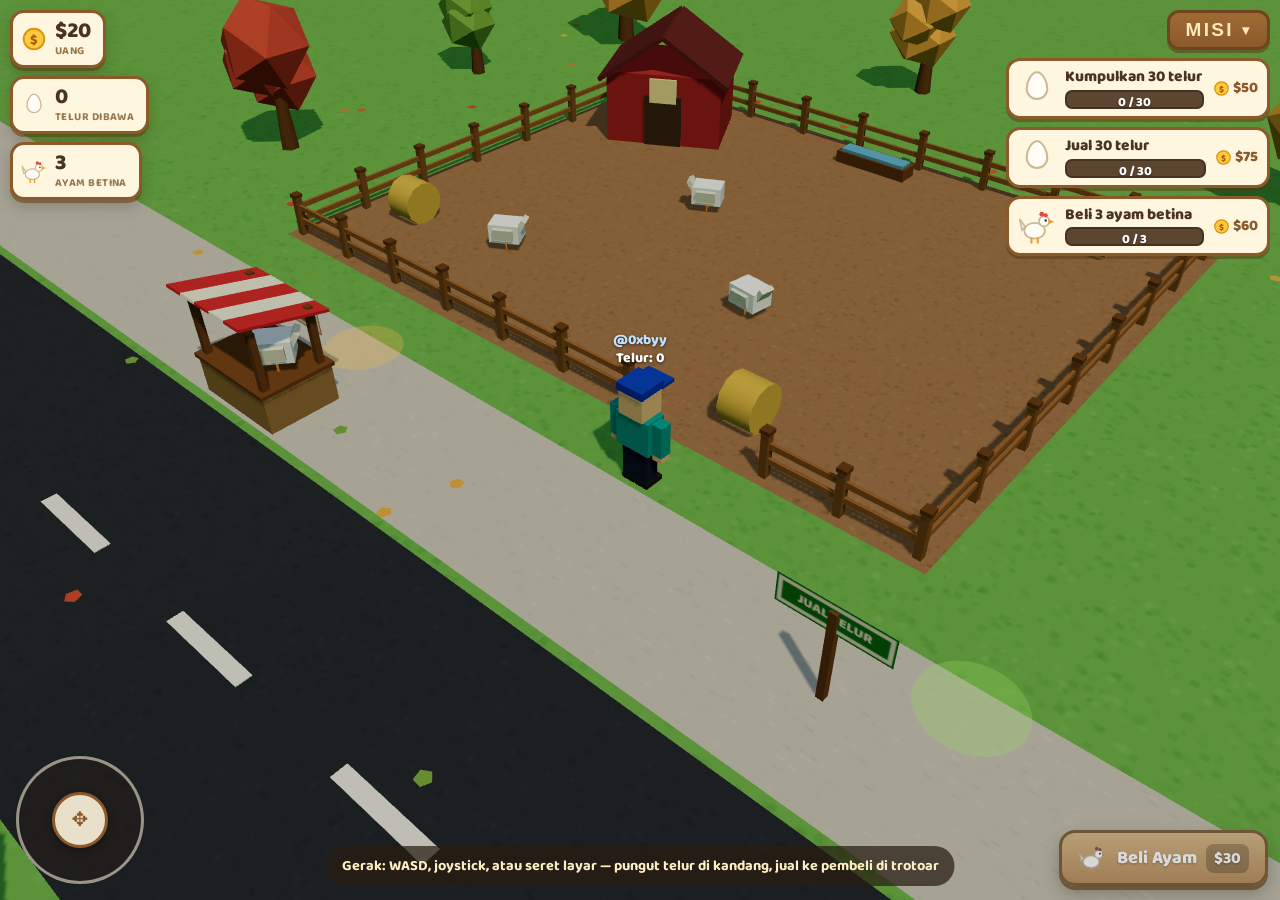
==== commit d031788e: "Fix Egg Farm Tycoon movement: floating drag joystick, hardened fixed joystick, dual keyboard input" ====
--- a/egg-farm/index.html
+++ b/egg-farm/index.html
@@ -16,9 +16,10 @@
         margin: 0; overflow: hidden; background: #79b657;
         font-family: "Baloo 2", system-ui, sans-serif;
         touch-action: none; user-select: none; -webkit-user-select: none;
+        overscroll-behavior: none;
       }
       #scene { position: fixed; inset: 0; }
-      #scene canvas { display: block; }
+      #scene canvas { display: block; touch-action: none; }
 
       /* ---------- HUD ---------- */
       .hud { position: fixed; z-index: 10; }
@@ -93,6 +94,19 @@
         pointer-events: auto; touch-action: none;
       }
       #joy-knob {
+        position: absolute; left: 50%; top: 50%; width: 56px; height: 56px; border-radius: 50%;
+        transform: translate(-50%, -50%);
+        background: rgba(255,246,224,.9); border: 3px solid #8a5a2b;
+        box-shadow: 0 3px 8px rgba(0,0,0,.35);
+        display: grid; place-items: center; color: #8a5a2b; font-size: 20px; font-weight: 800;
+      }
+      /* Floating joystick: appears wherever a drag starts on the 3D view */
+      #joy-float {
+        display: none; width: 128px; height: 128px; border-radius: 50%; z-index: 10;
+        background: rgba(40, 30, 18, .28); border: 3px solid rgba(255,246,224,.55);
+        pointer-events: none;
+      }
+      #joy-float-knob {
         position: absolute; left: 50%; top: 50%; width: 56px; height: 56px; border-radius: 50%;
         transform: translate(-50%, -50%);
         background: rgba(255,246,224,.9); border: 3px solid #8a5a2b;
@@ -184,12 +198,13 @@
     </div>
 
     <div class="hud" id="joy"><div id="joy-knob">✥</div></div>
+    <div class="hud" id="joy-float"><div id="joy-float-knob">✥</div></div>
 
     <div class="hud" id="actions">
       <button id="buy-btn" type="button"></button>
     </div>
 
-    <div class="hud" id="hint">Gerak: WASD / joystick — pungut telur di kandang, jual ke pembeli di trotoar</div>
+    <div class="hud" id="hint">Gerak: WASD, joystick, atau seret layar — pungut telur di kandang, jual ke pembeli di trotoar</div>
     <div id="nametag"><div class="nm">@0xbyy</div><div id="nametag-eggs">Telur: 0</div></div>
     <div id="floaters"></div>
     <div id="toast"></div>
@@ -741,13 +756,35 @@
       buyBtn.addEventListener("click", function () { audio(); buyChicken(); });
 
       // ---------------- input ----------------
+      // Three redundant movement channels feed the same vector in update():
+      // keyboard (e.code + e.key), the fixed joystick, and drag-anywhere on
+      // the 3D view (floating joystick). Whichever the device delivers, the
+      // character moves.
       var keys = {};
-      window.addEventListener("keydown", function (e) {
-        keys[e.code] = true;
+      var KEYMAP = { w: "KeyW", a: "KeyA", s: "KeyS", d: "KeyD", arrowup: "ArrowUp", arrowdown: "ArrowDown", arrowleft: "ArrowLeft", arrowright: "ArrowRight" };
+      function setKey(e, on) {
+        if (e.code) keys[e.code] = on;
+        var k = (e.key || "").toLowerCase();
+        if (KEYMAP[k]) keys[KEYMAP[k]] = on;
+      }
+      document.addEventListener("keydown", function (e) {
+        setKey(e, true);
         if (["ArrowUp", "ArrowDown", "ArrowLeft", "ArrowRight", "Space"].indexOf(e.code) >= 0) e.preventDefault();
       });
-      window.addEventListener("keyup", function (e) { keys[e.code] = false; });
-
+      document.addEventListener("keyup", function (e) { setKey(e, false); });
+      window.addEventListener("blur", function () { keys = {}; endJoy(); endDrag(); });
+
+      function isUiTarget(t) {
+        return !!(t && t.closest && t.closest("button, #missions, #actions, #joy, .mission"));
+      }
+      // Keep the host webview/browser from stealing drags as scroll,
+      // pull-to-refresh or long-press menus. Buttons keep their clicks:
+      // their touchstart is never prevented.
+      document.addEventListener("touchstart", function (e) { if (!isUiTarget(e.target)) e.preventDefault(); }, { passive: false });
+      document.addEventListener("touchmove", function (e) { e.preventDefault(); }, { passive: false });
+      document.addEventListener("contextmenu", function (e) { if (!isUiTarget(e.target)) e.preventDefault(); });
+
+      // --- fixed joystick (bottom-left) ---
       var joyEl = document.getElementById("joy");
       var joyKnob = document.getElementById("joy-knob");
       var joyVec = { x: 0, y: 0 }, joyId = null;
@@ -764,10 +801,101 @@
         joyId = null; joyVec.x = 0; joyVec.y = 0;
         joyKnob.style.transform = "translate(-50%, -50%)";
       }
-      joyEl.addEventListener("pointerdown", function (e) { joyId = e.pointerId; joyEl.setPointerCapture(e.pointerId); audio(); moveJoy(e); });
+      joyEl.addEventListener("pointerdown", function (e) {
+        e.preventDefault();
+        joyId = e.pointerId;
+        try { joyEl.setPointerCapture(e.pointerId); } catch (err) { /* capture is best-effort */ }
+        audio(); moveJoy(e);
+      });
       joyEl.addEventListener("pointermove", function (e) { if (e.pointerId === joyId) moveJoy(e); });
       joyEl.addEventListener("pointerup", endJoy);
       joyEl.addEventListener("pointercancel", endJoy);
+      // Mouse fallback for the fixed joystick (older engines w/o pointer capture)
+      var joyMouse = false;
+      joyEl.addEventListener("mousedown", function (e) { joyMouse = true; audio(); moveJoy(e); });
+      window.addEventListener("mousemove", function (e) { if (joyMouse && joyId === null) moveJoy(e); });
+      window.addEventListener("mouseup", function () { if (joyMouse) { joyMouse = false; if (joyId === null) endJoy(); } });
+      // Touch fallback for the fixed joystick (engines w/o Pointer Events)
+      joyEl.addEventListener("touchstart", function (e) {
+        e.preventDefault(); audio();
+        var t = e.changedTouches[0]; if (t) moveJoy(t);
+      }, { passive: false });
+      joyEl.addEventListener("touchmove", function (e) {
+        e.preventDefault();
+        var t = e.changedTouches[0]; if (t && joyId === null) moveJoy(t);
+      }, { passive: false });
+      joyEl.addEventListener("touchend", function () { if (joyId === null) endJoy(); });
+      joyEl.addEventListener("touchcancel", function () { if (joyId === null) endJoy(); });
+
+      // --- drag anywhere on the 3D view = floating joystick ---
+      var floatEl = document.getElementById("joy-float");
+      var floatKnob = document.getElementById("joy-float-knob");
+      var dragVec = { x: 0, y: 0 }, dragId = null, dragAX = 0, dragAY = 0, dragTouchId = null;
+      var DRAG_MAX = 52, DRAG_DEAD = 6;
+      function dragShow(x, y) {
+        floatEl.style.display = "block";
+        floatEl.style.left = (x - 64) + "px";
+        floatEl.style.top = (y - 64) + "px";
+        floatKnob.style.transform = "translate(-50%, -50%)";
+      }
+      function dragMove(x, y) {
+        var dx = x - dragAX, dy = y - dragAY, d = Math.hypot(dx, dy);
+        if (d > DRAG_MAX) { dx = dx / d * DRAG_MAX; dy = dy / d * DRAG_MAX; }
+        floatKnob.style.transform = "translate(calc(-50% + " + dx + "px), calc(-50% + " + dy + "px))";
+        dragVec.x = Math.abs(dx) < DRAG_DEAD ? 0 : dx / DRAG_MAX;
+        dragVec.y = Math.abs(dy) < DRAG_DEAD ? 0 : dy / DRAG_MAX;
+      }
+      function endDrag() {
+        dragId = null; dragTouchId = null; dragVec.x = 0; dragVec.y = 0;
+        floatEl.style.display = "none";
+      }
+      document.addEventListener("pointerdown", function (e) {
+        if (dragId !== null || joyId !== null || isUiTarget(e.target)) return;
+        dragId = e.pointerId; dragAX = e.clientX; dragAY = e.clientY;
+        dragVec.x = 0; dragVec.y = 0;
+        dragShow(e.clientX, e.clientY);
+        audio();
+      }, { passive: true });
+      document.addEventListener("pointermove", function (e) {
+        if (e.pointerId === dragId) dragMove(e.clientX, e.clientY);
+      }, { passive: true });
+      document.addEventListener("pointerup", function (e) { if (e.pointerId === dragId) endDrag(); });
+      document.addEventListener("pointercancel", function (e) { if (e.pointerId === dragId) endDrag(); });
+      // Touch + mouse fallbacks for the floating joystick
+      document.addEventListener("touchstart", function (e) {
+        if (dragTouchId !== null || dragId !== null || joyId !== null) return;
+        var t = e.changedTouches[0];
+        if (!t || isUiTarget(e.target)) return;
+        dragTouchId = t.identifier; dragAX = t.clientX; dragAY = t.clientY;
+        dragVec.x = 0; dragVec.y = 0;
+        dragShow(t.clientX, t.clientY);
+        audio();
+      }, { passive: true });
+      document.addEventListener("touchmove", function (e) {
+        if (dragTouchId === null) return;
+        for (var i = 0; i < e.changedTouches.length; i++) {
+          var t = e.changedTouches[i];
+          if (t.identifier === dragTouchId) dragMove(t.clientX, t.clientY);
+        }
+      }, { passive: true });
+      function endTouchDrag(e) {
+        if (dragTouchId === null) return;
+        for (var i = 0; i < e.changedTouches.length; i++) {
+          if (e.changedTouches[i].identifier === dragTouchId) { endDrag(); return; }
+        }
+      }
+      document.addEventListener("touchend", endTouchDrag);
+      document.addEventListener("touchcancel", endTouchDrag);
+      var dragMouse = false;
+      document.addEventListener("mousedown", function (e) {
+        if (dragMouse || dragId !== null || joyId !== null || isUiTarget(e.target)) return;
+        dragMouse = true; dragAX = e.clientX; dragAY = e.clientY;
+        dragVec.x = 0; dragVec.y = 0;
+        dragShow(e.clientX, e.clientY);
+        audio();
+      });
+      document.addEventListener("mousemove", function (e) { if (dragMouse) dragMove(e.clientX, e.clientY); });
+      document.addEventListener("mouseup", function () { if (dragMouse) { dragMouse = false; if (dragId === null && dragTouchId === null) endDrag(); } });
 
       // ---------------- update ----------------
       var CAM_OFF = new THREE.Vector3(10.5, 12.5, 10.5);
@@ -777,7 +905,7 @@
 
       function update(dt, t) {
         // --- input direction (camera relative) ---
-        var ix = joyVec.x, iy = joyVec.y;
+        var ix = joyVec.x + dragVec.x, iy = joyVec.y + dragVec.y;
         if (keys.KeyA || keys.ArrowLeft) ix -= 1;
         if (keys.KeyD || keys.ArrowRight) ix += 1;
         if (keys.KeyW || keys.ArrowUp) iy -= 1;
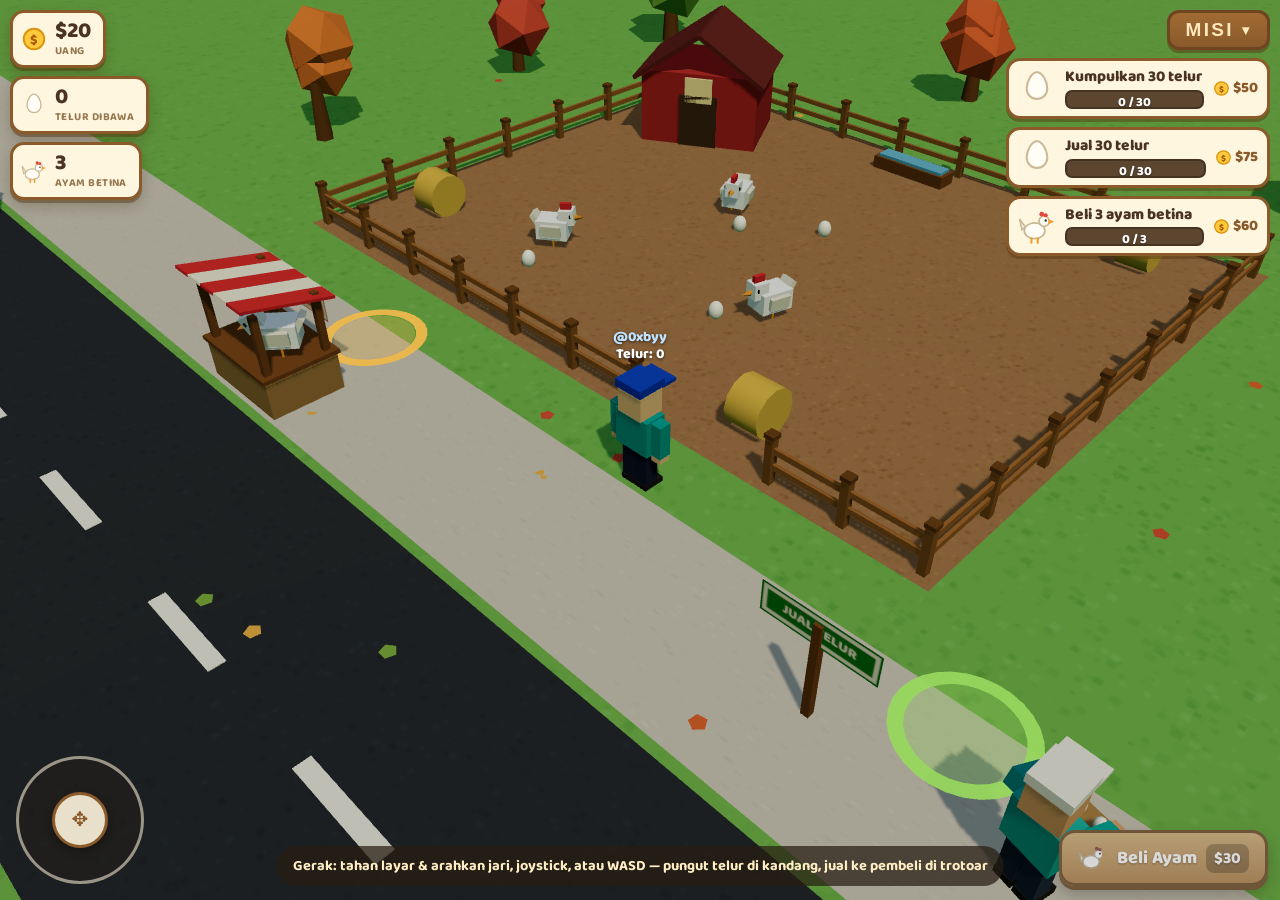
==== commit 3c7c55ac: "Fix Egg Farm frozen loop: dt from rAF timestamp + hold-to-steer" ====
--- a/egg-farm/index.html
+++ b/egg-farm/index.html
@@ -204,7 +204,7 @@
       <button id="buy-btn" type="button"></button>
     </div>
 
-    <div class="hud" id="hint">Gerak: WASD, joystick, atau seret layar — pungut telur di kandang, jual ke pembeli di trotoar</div>
+    <div class="hud" id="hint">Gerak: tahan layar & arahkan jari, joystick, atau WASD — pungut telur di kandang, jual ke pembeli di trotoar</div>
     <div id="nametag"><div class="nm">@0xbyy</div><div id="nametag-eggs">Telur: 0</div></div>
     <div id="floaters"></div>
     <div id="toast"></div>
@@ -756,10 +756,13 @@
       buyBtn.addEventListener("click", function () { audio(); buyChicken(); });
 
       // ---------------- input ----------------
-      // Three redundant movement channels feed the same vector in update():
-      // keyboard (e.code + e.key), the fixed joystick, and drag-anywhere on
-      // the 3D view (floating joystick). Whichever the device delivers, the
-      // character moves.
+      // Redundant movement channels feed the same vector in update():
+      // keyboard (e.code + e.key), the fixed joystick, and hold-to-steer on
+      // the 3D view: while a press is held, update() recomputes the walk
+      // direction every frame from the finger's last known screen position
+      // vs the character's screen position. That last channel only needs
+      // the press-down itself, so the character keeps walking even on
+      // webviews that swallow some or all move events after the press.
       var keys = {};
       var KEYMAP = { w: "KeyW", a: "KeyA", s: "KeyS", d: "KeyD", arrowup: "ArrowUp", arrowdown: "ArrowDown", arrowleft: "ArrowLeft", arrowright: "ArrowRight" };
       function setKey(e, on) {
@@ -772,7 +775,7 @@
         if (["ArrowUp", "ArrowDown", "ArrowLeft", "ArrowRight", "Space"].indexOf(e.code) >= 0) e.preventDefault();
       });
       document.addEventListener("keyup", function (e) { setKey(e, false); });
-      window.addEventListener("blur", function () { keys = {}; endJoy(); endDrag(); });
+      window.addEventListener("blur", function () { keys = {}; endJoy(); endHold(); });
 
       function isUiTarget(t) {
         return !!(t && t.closest && t.closest("button, #missions, #actions, #joy, .mission"));
@@ -810,6 +813,10 @@
       joyEl.addEventListener("pointermove", function (e) { if (e.pointerId === joyId) moveJoy(e); });
       joyEl.addEventListener("pointerup", endJoy);
       joyEl.addEventListener("pointercancel", endJoy);
+      // Safety net: if pointer capture is ever lost, a release anywhere
+      // still ends the joystick instead of leaving it stuck on.
+      document.addEventListener("pointerup", function (e) { if (joyId !== null && e.pointerId === joyId) endJoy(); });
+      document.addEventListener("pointercancel", function (e) { if (joyId !== null && e.pointerId === joyId) endJoy(); });
       // Mouse fallback for the fixed joystick (older engines w/o pointer capture)
       var joyMouse = false;
       joyEl.addEventListener("mousedown", function (e) { joyMouse = true; audio(); moveJoy(e); });
@@ -827,75 +834,89 @@
       joyEl.addEventListener("touchend", function () { if (joyId === null) endJoy(); });
       joyEl.addEventListener("touchcancel", function () { if (joyId === null) endJoy(); });
 
-      // --- drag anywhere on the 3D view = floating joystick ---
+      // --- hold anywhere on the 3D view = steer toward the held finger ---
+      // Only the press position is needed: steerHold() (called from update)
+      // recomputes the direction every frame from the finger's last known
+      // screen position vs the character's screen position, so the walk
+      // continues even if the webview never delivers another move event.
+      // Move events, when they do arrive, just update the finger position.
+      // Any fresh press re-anchors the hold; any release ends it.
       var floatEl = document.getElementById("joy-float");
       var floatKnob = document.getElementById("joy-float-knob");
-      var dragVec = { x: 0, y: 0 }, dragId = null, dragAX = 0, dragAY = 0, dragTouchId = null;
-      var DRAG_MAX = 52, DRAG_DEAD = 6;
-      function dragShow(x, y) {
+      var holdVec = { x: 0, y: 0 };
+      var holdId = null, holdKind = "", holdX = 0, holdY = 0, holdAX = 0, holdAY = 0;
+      var HOLD_DEAD = 26, HOLD_FULL = 95;
+      function holdShow(x, y) {
         floatEl.style.display = "block";
         floatEl.style.left = (x - 64) + "px";
         floatEl.style.top = (y - 64) + "px";
         floatKnob.style.transform = "translate(-50%, -50%)";
       }
-      function dragMove(x, y) {
-        var dx = x - dragAX, dy = y - dragAY, d = Math.hypot(dx, dy);
-        if (d > DRAG_MAX) { dx = dx / d * DRAG_MAX; dy = dy / d * DRAG_MAX; }
+      function holdKnob(x, y) {
+        var dx = x - holdAX, dy = y - holdAY, d = Math.hypot(dx, dy), max = 52;
+        if (d > max) { dx = dx / d * max; dy = dy / d * max; }
         floatKnob.style.transform = "translate(calc(-50% + " + dx + "px), calc(-50% + " + dy + "px))";
-        dragVec.x = Math.abs(dx) < DRAG_DEAD ? 0 : dx / DRAG_MAX;
-        dragVec.y = Math.abs(dy) < DRAG_DEAD ? 0 : dy / DRAG_MAX;
-      }
-      function endDrag() {
-        dragId = null; dragTouchId = null; dragVec.x = 0; dragVec.y = 0;
+      }
+      function holdStart(kind, id, x, y) {
+        holdKind = kind; holdId = id; holdX = holdAX = x; holdY = holdAY = y;
+        holdShow(x, y);
+        audio();
+      }
+      function holdMove(x, y) { holdX = x; holdY = y; holdKnob(x, y); }
+      function endHold() {
+        holdId = null; holdKind = ""; holdVec.x = 0; holdVec.y = 0;
         floatEl.style.display = "none";
       }
+      function steerHold() {
+        if (holdId === null) { holdVec.x = 0; holdVec.y = 0; return; }
+        projV.set(player.group.position.x, player.group.position.y + 0.9, player.group.position.z).project(camera);
+        if (projV.z > 1) { holdVec.x = 0; holdVec.y = 0; return; }
+        var px = (projV.x * 0.5 + 0.5) * window.innerWidth;
+        var py = (-projV.y * 0.5 + 0.5) * window.innerHeight;
+        var dx = holdX - px, dy = holdY - py, d = Math.hypot(dx, dy);
+        if (d < HOLD_DEAD) { holdVec.x = 0; holdVec.y = 0; return; }
+        var s = Math.min(1, d / HOLD_FULL);
+        holdVec.x = dx / d * s; holdVec.y = dy / d * s;
+      }
       document.addEventListener("pointerdown", function (e) {
-        if (dragId !== null || joyId !== null || isUiTarget(e.target)) return;
-        dragId = e.pointerId; dragAX = e.clientX; dragAY = e.clientY;
-        dragVec.x = 0; dragVec.y = 0;
-        dragShow(e.clientX, e.clientY);
-        audio();
+        if (joyId !== null || isUiTarget(e.target)) return;
+        holdStart("pointer", e.pointerId, e.clientX, e.clientY);
       }, { passive: true });
       document.addEventListener("pointermove", function (e) {
-        if (e.pointerId === dragId) dragMove(e.clientX, e.clientY);
+        if (holdKind === "pointer" && e.pointerId === holdId) holdMove(e.clientX, e.clientY);
       }, { passive: true });
-      document.addEventListener("pointerup", function (e) { if (e.pointerId === dragId) endDrag(); });
-      document.addEventListener("pointercancel", function (e) { if (e.pointerId === dragId) endDrag(); });
-      // Touch + mouse fallbacks for the floating joystick
+      function holdPointerEnd(e) { if (holdKind === "pointer" && e.pointerId === holdId) endHold(); }
+      document.addEventListener("pointerup", holdPointerEnd);
+      document.addEventListener("pointercancel", holdPointerEnd);
+      // Touch + mouse fallbacks for engines without Pointer Events (the
+      // pointer path, when present, wins: later fallbacks see holdKind set)
       document.addEventListener("touchstart", function (e) {
-        if (dragTouchId !== null || dragId !== null || joyId !== null) return;
+        if (joyId !== null || holdKind === "pointer") return;
         var t = e.changedTouches[0];
         if (!t || isUiTarget(e.target)) return;
-        dragTouchId = t.identifier; dragAX = t.clientX; dragAY = t.clientY;
-        dragVec.x = 0; dragVec.y = 0;
-        dragShow(t.clientX, t.clientY);
-        audio();
+        holdStart("touch", t.identifier, t.clientX, t.clientY);
       }, { passive: true });
       document.addEventListener("touchmove", function (e) {
-        if (dragTouchId === null) return;
+        if (holdKind !== "touch") return;
         for (var i = 0; i < e.changedTouches.length; i++) {
           var t = e.changedTouches[i];
-          if (t.identifier === dragTouchId) dragMove(t.clientX, t.clientY);
+          if (t.identifier === holdId) holdMove(t.clientX, t.clientY);
         }
       }, { passive: true });
-      function endTouchDrag(e) {
-        if (dragTouchId === null) return;
+      function endTouchHold(e) {
+        if (holdKind !== "touch") return;
         for (var i = 0; i < e.changedTouches.length; i++) {
-          if (e.changedTouches[i].identifier === dragTouchId) { endDrag(); return; }
-        }
-      }
-      document.addEventListener("touchend", endTouchDrag);
-      document.addEventListener("touchcancel", endTouchDrag);
-      var dragMouse = false;
+          if (e.changedTouches[i].identifier === holdId) { endHold(); return; }
+        }
+      }
+      document.addEventListener("touchend", endTouchHold);
+      document.addEventListener("touchcancel", endTouchHold);
       document.addEventListener("mousedown", function (e) {
-        if (dragMouse || dragId !== null || joyId !== null || isUiTarget(e.target)) return;
-        dragMouse = true; dragAX = e.clientX; dragAY = e.clientY;
-        dragVec.x = 0; dragVec.y = 0;
-        dragShow(e.clientX, e.clientY);
-        audio();
+        if (joyId !== null || holdKind === "pointer" || isUiTarget(e.target)) return;
+        holdStart("mouse", 0, e.clientX, e.clientY);
       });
-      document.addEventListener("mousemove", function (e) { if (dragMouse) dragMove(e.clientX, e.clientY); });
-      document.addEventListener("mouseup", function () { if (dragMouse) { dragMouse = false; if (dragId === null && dragTouchId === null) endDrag(); } });
+      document.addEventListener("mousemove", function (e) { if (holdKind === "mouse") holdMove(e.clientX, e.clientY); });
+      document.addEventListener("mouseup", function () { if (holdKind === "mouse") endHold(); });
 
       // ---------------- update ----------------
       var CAM_OFF = new THREE.Vector3(10.5, 12.5, 10.5);
@@ -905,7 +926,8 @@
 
       function update(dt, t) {
         // --- input direction (camera relative) ---
-        var ix = joyVec.x + dragVec.x, iy = joyVec.y + dragVec.y;
+        steerHold();
+        var ix = joyVec.x + holdVec.x, iy = joyVec.y + holdVec.y;
         if (keys.KeyA || keys.ArrowLeft) ix -= 1;
         if (keys.KeyD || keys.ArrowRight) ix += 1;
         if (keys.KeyW || keys.ArrowUp) iy -= 1;
@@ -1025,12 +1047,19 @@
       }
 
       // ---------------- loop ----------------
-      var clock = THREE.Timer ? new THREE.Timer() : new THREE.Clock();
-      function frame() {
+      // dt comes straight from the requestAnimationFrame timestamp. (The old
+      // code read THREE.Timer, whose getDelta() never advances without
+      // update() and which has no .elapsedTime — dt stayed 0 and t was
+      // undefined, so the whole update froze: no movement, NaN NPCs.)
+      var lastTs = -1, elapsed = 0;
+      function frame(ts) {
         requestAnimationFrame(frame);
-        var dt = Math.min(clock.getDelta(), 0.05);
-        var t = clock.elapsedTime;
-        try { update(dt, t); } catch (err) {
+        if (typeof ts !== "number") ts = performance.now();
+        if (lastTs < 0) lastTs = ts;
+        var dt = Math.min(Math.max((ts - lastTs) / 1000, 0), 0.05);
+        lastTs = ts;
+        elapsed += dt;
+        try { update(dt, elapsed); } catch (err) {
           errBox.style.display = "block";
           errBox.textContent = "Error: " + err.message;
         }
